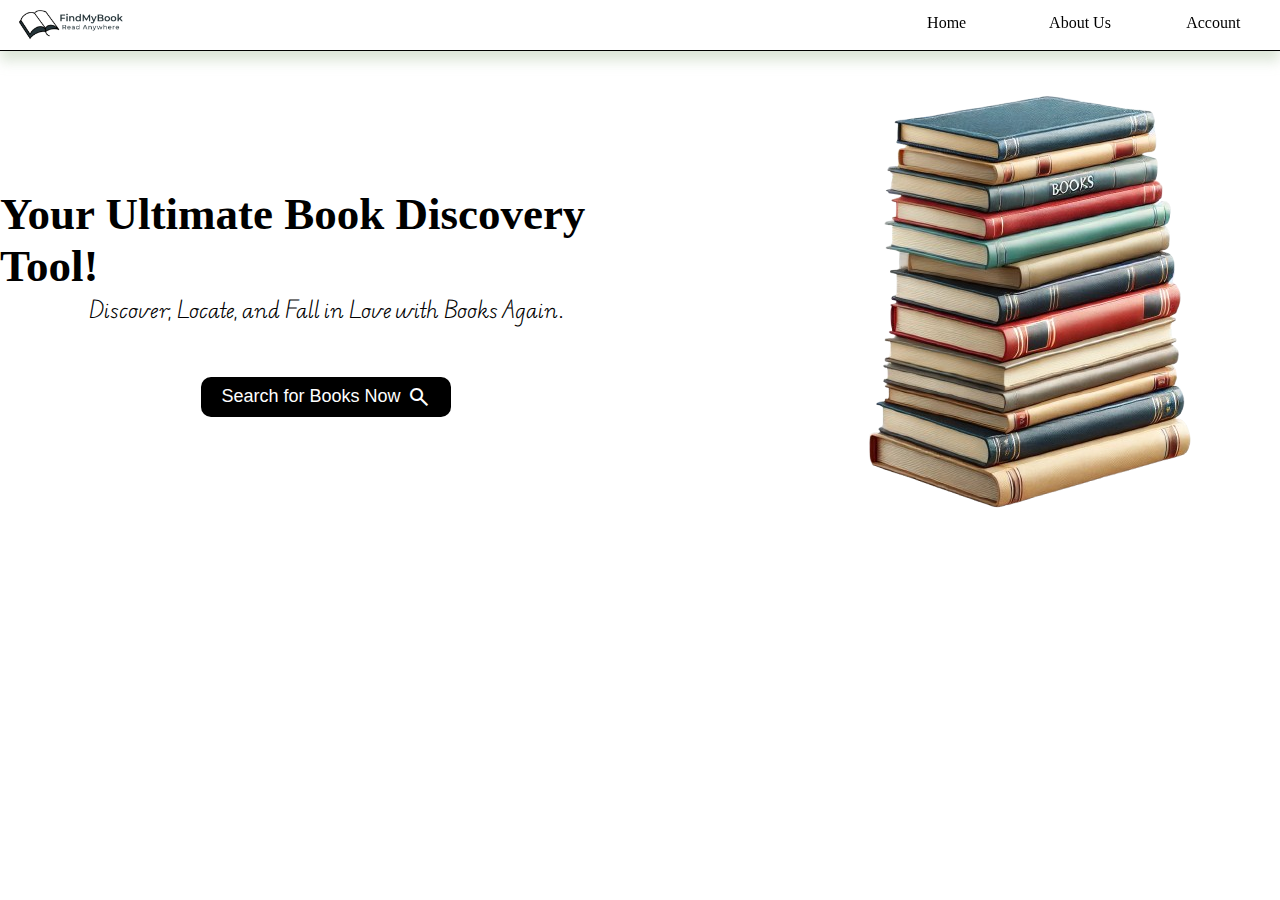
==== html/index.html @ 9e2caad8 "Initial commit" ====
<!DOCTYPE html>
<html lang="en">
  <head>
    <meta charset="UTF-8" />
    <meta name="viewport" content="width=device-width, initial-scale=1.0" />
    <title>FindMyBook</title>
    <link rel="icon" type="image/jpg" href="img/favicon.jpg" />
    <link rel="stylesheet" href="../css/index.css" />
    <link
      href="https://fonts.googleapis.com/css2?family=Cinzel:wght@400..900&family=Edu+AU+VIC+WA+NT+Pre:wght@400..700&family=Permanent+Marker&display=swap"
      rel="stylesheet"
    />
    <link
      rel="stylesheet"
      href="https://fonts.googleapis.com/css2?family=Material+Symbols+Outlined:opsz,wght,FILL,GRAD@24,400,0,0&icon_names=search"
    />
  </head>
  <body>
    <header>
      <div class="logo-container">
        <div class="logo">
          <img src="img/logo.png" alt="FindMyBook" />
        </div>
      </div>
      <div class="nav-bar">
        <div class="nav-items">
          <ul id="li-items">
            <li><a href="#">Home</a></li>
            <li><a href="#">About Us</a></li>
            <li><a href="#">Account</a></li>
          </ul>
        </div>
      </div>
    </header>

    <main>
      <div class="cover-container">
        <div class="tagline-container">
          <h1>Your Ultimate Book Discovery Tool!</h1>
          <p>Discover, Locate, and Fall in Love with Books Again.</p>
          <button>
            Search for Books Now
            <span class="material-symbols-outlined"> search </span>
          </button>
        </div>
        <div class="cover-image">
          <img src="img/cover.png" alt="cover image" />
        </div>
      </div>
    </main>
  </body>
</html>
---- css/index.css ----
* {
    margin: 0;
    padding: 0;
    overflow-x: hidden;
  }

  header {
    height: 50px;
    width: 100%;
    display: flex;
    justify-content: space-between;
    border-bottom: 1px solid black;
    box-shadow: 0 10px 12px rgba(205, 220, 200, 0.7);
    z-index: 10000;
    position: fixed;
    top: 0;
  }

  .logo-container {
    width: 140px;
    overflow-y: hidden;
    display: flex;
    align-items: center;
  }

  .logo img {
    height: 40px;
  }
  .nav-bar{
    display: flex;
    align-items: center;
    width: 400px;
  }
  .nav-items{
    width: 500px;
  }
  .nav-items #li-items {
    display: flex;
    justify-content: space-around;
  }
  .nav-items a{
    display: inline-block;
    text-decoration: none;
    color: black;
    transition: transform 0.3s;
    width: 90px;
    text-align: center;
  }
  .nav-items a:hover{
    transform: scale(1.2);
  }

  main{
    margin-top: 50px;

  }
  .cover-container{
    display: grid;
    grid-template-columns: repeat(auto-fit, minmax(280px, auto));
    gap: 8rem;
    align-items: center;
    justify-content: center;
  }
  .tagline-container{
    display: flex;
    flex-direction: column;
    align-items: center;
  }
  .tagline-container h1{
    font-size: 45px;
    font-family: 'Permanent Marker';
  }
  .tagline-container p{
    font-size: 20px;
    /* font-family: 'Tangerine'; */
    font-family: 'Edu AU VIC WA NT Pre';
  }
  .tagline-container button{
    margin-top: 50px;
    font-size: 18px;
    background-color: black;
    cursor: pointer;
    border: none;
    border-radius: 10px;
    width: 250px;
    height: 40px;
    color: white;
    display: flex;
    align-items: center;
    justify-content: center;
    gap: 6px;
    transition: transform 0.3s ease;
  }
  .tagline-container button span{
    overflow-y: hidden;
  }
  .tagline-container button:hover{
    transform: scale(0.9);
  }
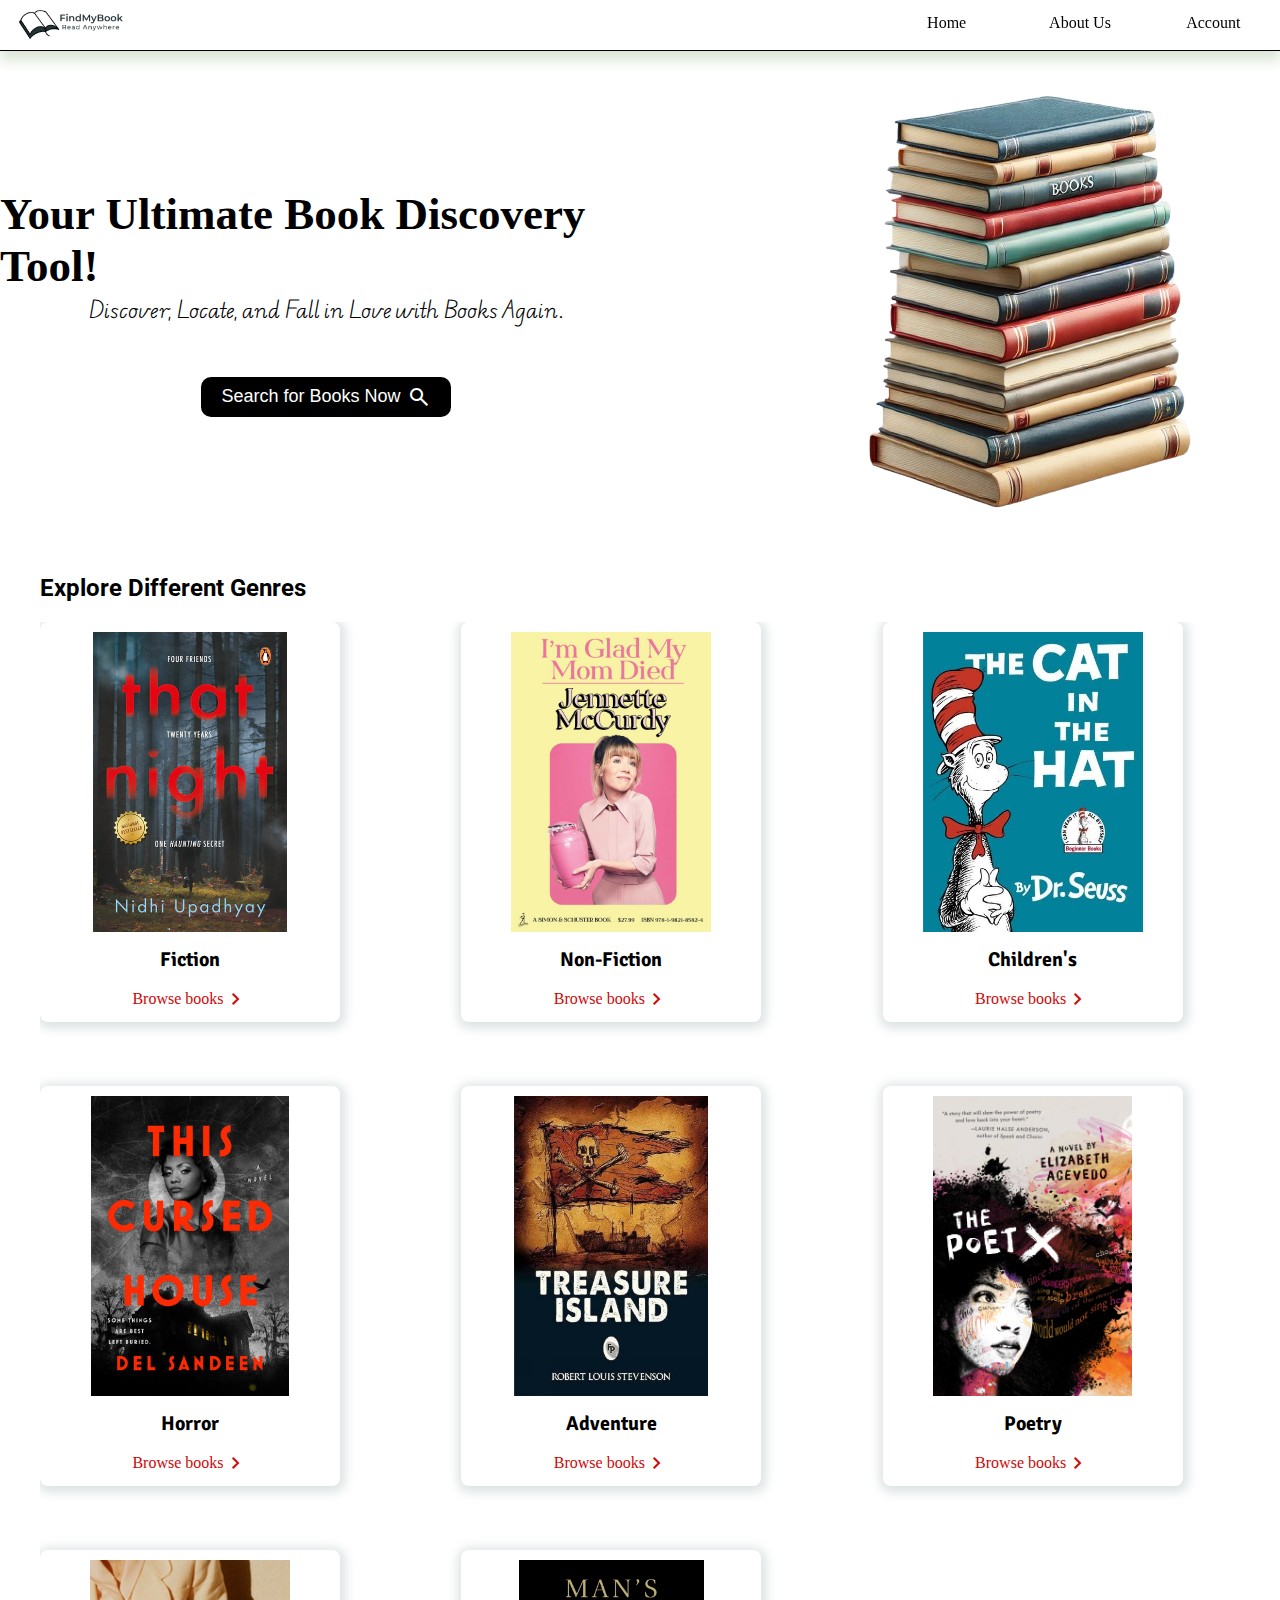
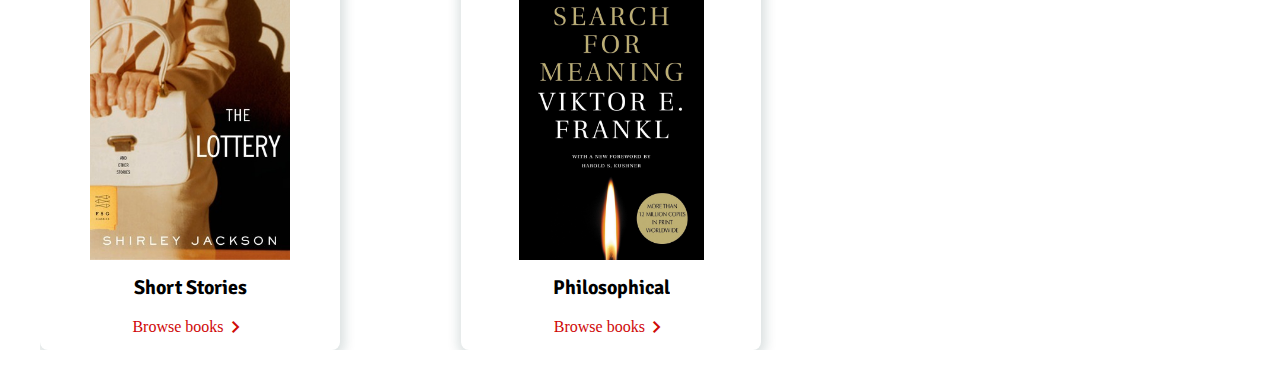
==== commit c98848c0: "genres categories added" ====
--- a/html/index.html
+++ b/html/index.html
@@ -7,12 +7,12 @@
     <link rel="icon" type="image/jpg" href="img/favicon.jpg" />
     <link rel="stylesheet" href="../css/index.css" />
     <link
-      href="https://fonts.googleapis.com/css2?family=Cinzel:wght@400..900&family=Edu+AU+VIC+WA+NT+Pre:wght@400..700&family=Permanent+Marker&display=swap"
       rel="stylesheet"
+      href="https://fonts.googleapis.com/css2?family=Material+Symbols+Outlined:opsz,wght,FILL,GRAD@24,400,0,0&"
     />
     <link
+      href="https://fonts.googleapis.com/css2?family=Cinzel:wght@400..900&family=Edu+AU+VIC+WA+NT+Pre:wght@400..700&family=Permanent+Marker&family=Roboto:ital,wght@0,100..900;1,100..900&family=Signika+Negative:wght@300..700&display=swap"
       rel="stylesheet"
-      href="https://fonts.googleapis.com/css2?family=Material+Symbols+Outlined:opsz,wght,FILL,GRAD@24,400,0,0&icon_names=search"
     />
   </head>
   <body>
@@ -47,6 +47,85 @@
           <img src="img/cover.png" alt="cover image" />
         </div>
       </div>
+      <div class="genres-container">
+        <div class="genres-heading">
+          <h2>Explore Different Genres</h2>
+        </div>
+        <div class="genres-collection">
+          <div class="genres-box">
+            <img src="img/fiction cover.jpg" alt="fiction" />
+            <h3>Fiction</h3>
+            <a href="#"
+              >Browse books<span class="material-symbols-outlined">
+                chevron_right
+              </span></a
+            >
+          </div>
+          <div class="genres-box">
+            <img src="img/non-fiction.jpg" alt="non-fiction" />
+            <h3>Non-Fiction</h3>
+            <a href="#"
+              >Browse books<span class="material-symbols-outlined">
+                chevron_right
+              </span></a
+            >
+          </div>
+          <div class="genres-box">
+            <img src="img/children's.jpg" alt="children's" />
+            <h3>Children's</h3>
+            <a href="#"
+              >Browse books<span class="material-symbols-outlined">
+                chevron_right
+              </span></a
+            >
+          </div>
+          <div class="genres-box">
+            <img src="img/horror.jpg" alt="Horror" />
+            <h3>Horror</h3>
+            <a href="#"
+              >Browse books<span class="material-symbols-outlined">
+                chevron_right
+              </span></a
+            >
+          </div>
+          <div class="genres-box">
+            <img src="img/adventure.jpg" alt="Adventure" />
+            <h3>Adventure</h3>
+            <a href="#"
+              >Browse books<span class="material-symbols-outlined">
+                chevron_right
+              </span></a
+            >
+          </div>
+          <div class="genres-box">
+            <img src="img/poetry.jpg" alt="Poetry" />
+            <h3>Poetry</h3>
+            <a href="#"
+              >Browse books<span class="material-symbols-outlined">
+                chevron_right
+              </span></a
+            >
+          </div>
+          <div class="genres-box">
+            <img src="img/short stories.jpg" alt="Short Stories" />
+            <h3>Short Stories</h3>
+            <a href="#"
+              >Browse books<span class="material-symbols-outlined">
+                chevron_right
+              </span></a
+            >
+          </div>
+          <div class="genres-box">
+            <img src="img/Philosophical.jpg" alt="Philosophical" />
+            <h3>Philosophical</h3>
+            <a href="#"
+              >Browse books<span class="material-symbols-outlined">
+                chevron_right
+              </span></a
+            >
+          </div>
+        </div>
+      </div>
     </main>
   </body>
 </html>
--- a/css/index.css
+++ b/css/index.css
@@ -14,6 +14,7 @@
     z-index: 10000;
     position: fixed;
     top: 0;
+    background-color: white;
   }
 
   .logo-container {
@@ -96,4 +97,47 @@
   }
   .tagline-container button:hover{
     transform: scale(0.9);
+  }
+  .genres-container{
+    margin: 20px 40px;
+  }
+  .genres-heading h2{
+    font-family: 'Roboto';
+  }
+  .genres-collection{
+    display: grid;
+    grid-template-columns: repeat(auto-fit, minmax(280px, auto));
+    gap: 4rem;
+    margin-top: 20px;
+  }
+  .genres-box{
+    height: 400px;
+    width: 300px;
+    display: flex;
+    align-items: center;
+    flex-direction: column;
+    box-shadow: 1px 2px 11px 4px rgb(14 55 54 / 15%);
+    border-radius: 0.5rem;
+  }
+  .genres-box img{
+    height: 300px;
+    padding: 10px;
+  }
+  .genres-box h3{
+    font-family: 'Signika Negative';
+    font-size: 20px;
+    margin-top: 5px;
+  }
+  .genres-box a{
+    margin-top: 15px;
+    text-decoration: none;
+    color: rgb(207, 7, 7);
+    display: flex;
+    align-items: center;
+  }
+  .genres-box span{
+    overflow-y: hidden;
+  }
+  .genres-box a:hover{
+    color: rgb(249, 9, 9);
   }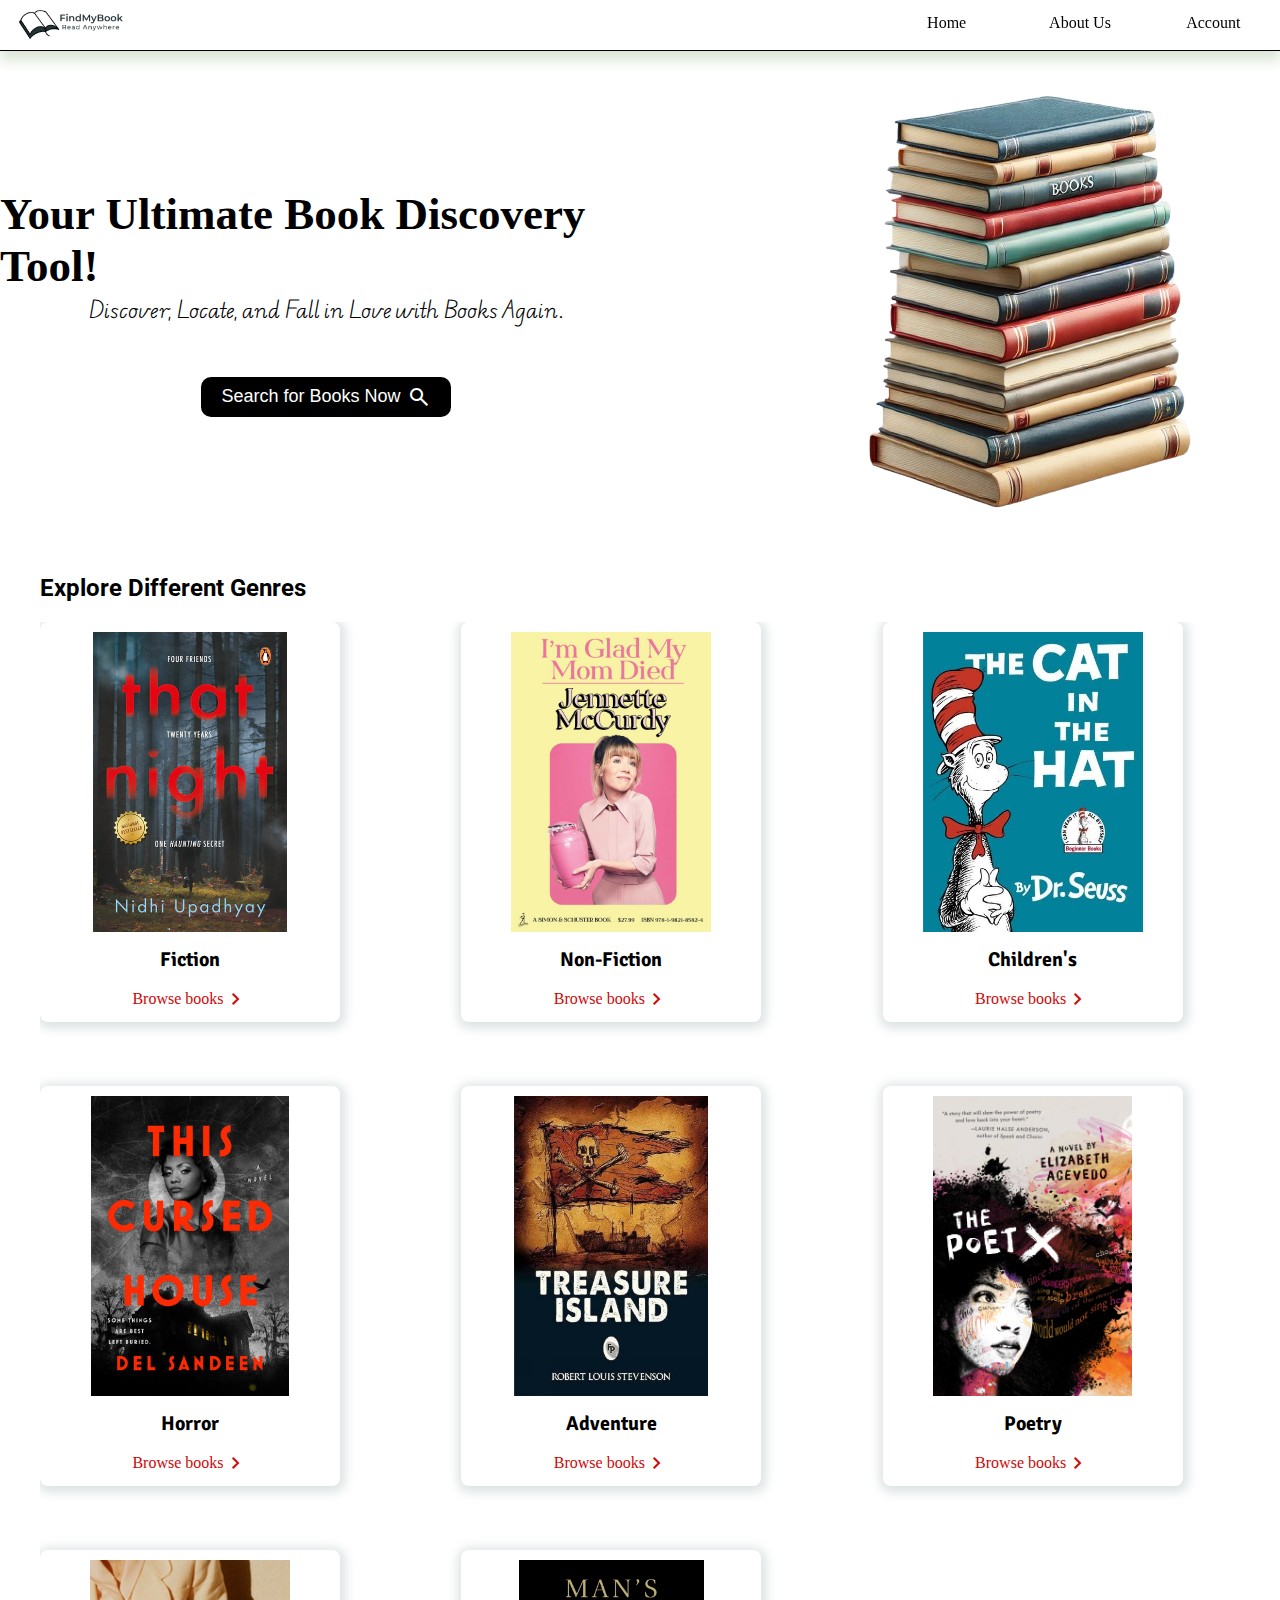
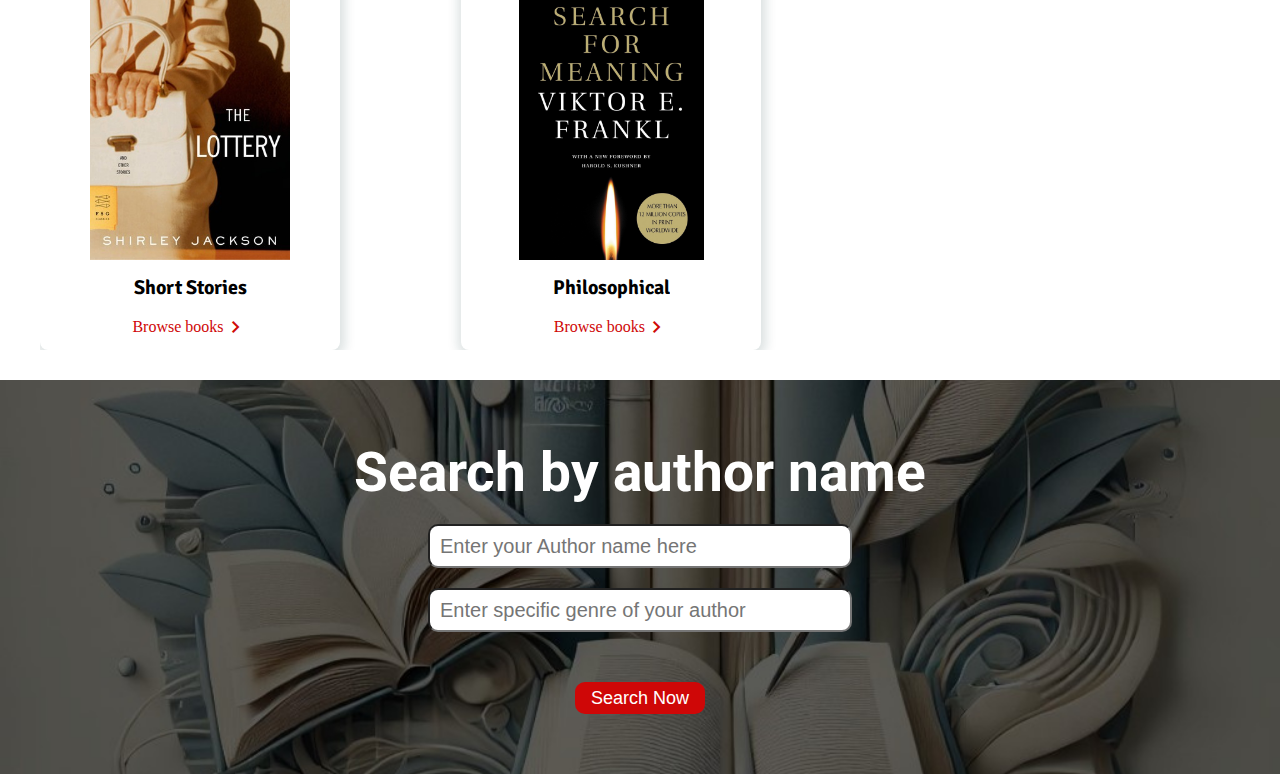
==== commit 2de35b0a: "search by  author name added" ====
--- a/html/index.html
+++ b/html/index.html
@@ -58,8 +58,8 @@
             <a href="#"
               >Browse books<span class="material-symbols-outlined">
                 chevron_right
-              </span></a
-            >
+              </span>
+            </a>
           </div>
           <div class="genres-box">
             <img src="img/non-fiction.jpg" alt="non-fiction" />
@@ -126,6 +126,23 @@
           </div>
         </div>
       </div>
+
+      <div class="author-container">
+        <div class="author-search">
+          <h1>Search by author name</h1>
+          <input
+            type="text"
+            name="author-name"
+            placeholder="Enter your Author name here"
+          />
+          <input
+            type="text"
+            name="author-type"
+            placeholder="Enter specific genre of your author"
+          />
+          <button>Search Now</button>
+        </div>
+      </div>
     </main>
   </body>
 </html>
--- a/css/index.css
+++ b/css/index.css
@@ -140,4 +140,45 @@
   }
   .genres-box a:hover{
     color: rgb(249, 9, 9);
-  }+  }
+
+  .author-container{
+    background-image: url(../html/img/author-background.jpg);
+    background-size: cover;
+    background-position: center;
+    background-repeat: no-repeat;
+    margin-top: 30px;
+    color: white;
+  }
+  .author-search{
+    padding:60px;
+    display: flex;
+    align-items: center;
+    justify-content: center;
+    flex-direction: column;
+  }
+  .author-search h1{
+    font-size: 55px;
+    font-family: 'Roboto';
+  }
+  .author-search input{
+    font-size: 20px;
+    margin-top: 20px;
+    width: 400px;
+    height: 20px;
+    border-radius: 10px;
+    padding: 10px;
+    outline-style: none;
+  }
+  .author-search button{
+    background-color: rgb(207, 7, 7);
+    margin-top: 50px;
+    color: white;
+    border: none;
+    border-radius: 10px;
+    width: 130px;
+    height: 32px;
+    cursor: pointer;
+    font-size: 18px;
+  }
+
